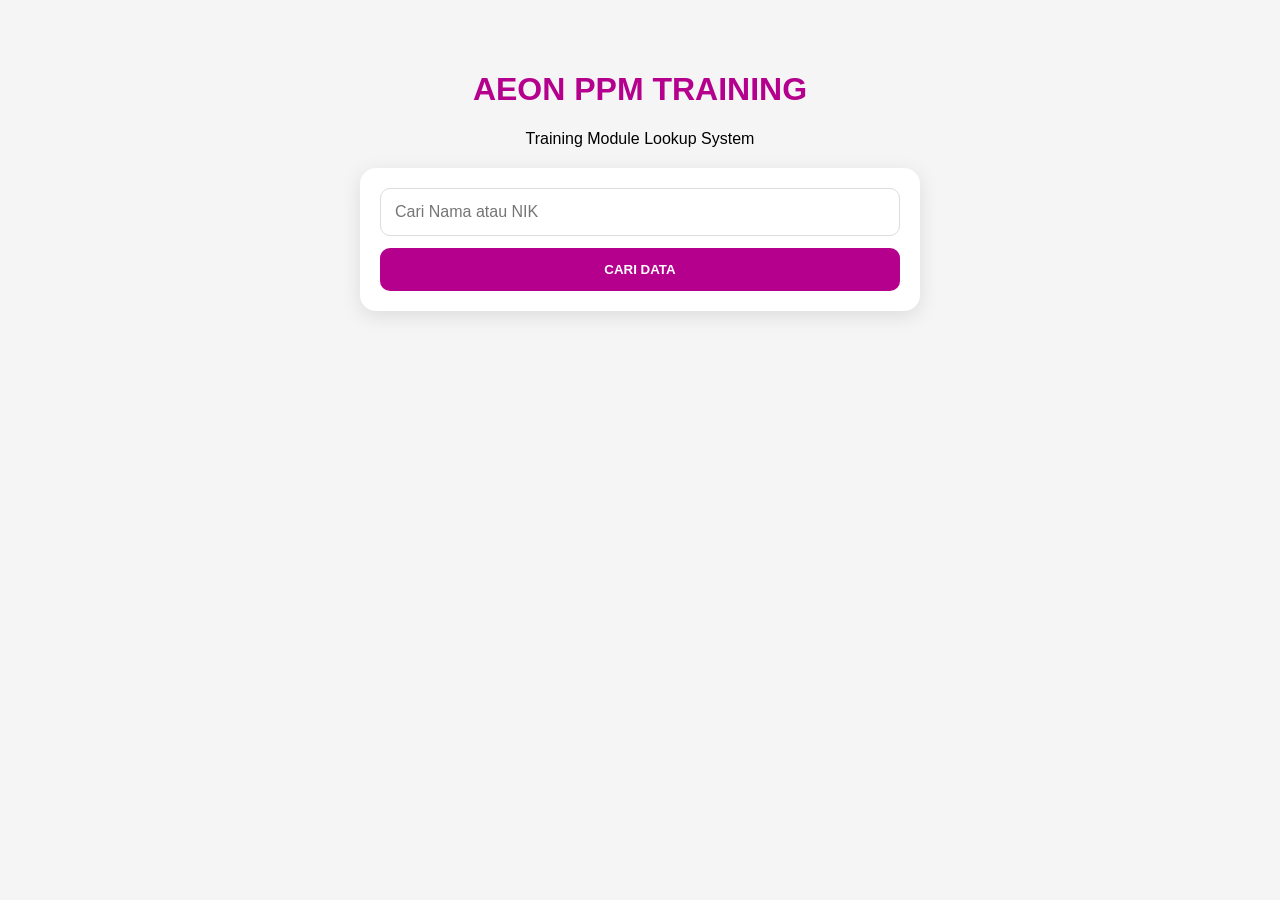
==== index.html @ 836e00c8 "Add files via upload" ====
<!DOCTYPE html>
<html lang="id">
<head>
<meta charset="UTF-8">
<meta name="viewport" content="width=device-width, initial-scale=1.0">
<title>AEON PPM Training</title>
<link rel="stylesheet" href="style.css">
</head>
<body>

<div class="container">

<header>
<h1>AEON PPM TRAINING</h1>
<p>Training Module Lookup System</p>
</header>

<section class="search-card">

<input id="search"
list="participants"
placeholder="Cari Nama atau NIK">

<datalist id="participants"></datalist>

<button onclick="searchPPM()">CARI DATA</button>

</section>


<div id="result"></div>


</div>

<script src="app.js"></script>

</body>
</html>
---- style.css ----
*{
box-sizing:border-box;
}

body{
font-family:Arial, sans-serif;
background:#f5f5f5;
margin:0;
}

.container{
max-width:600px;
margin:30px auto;
padding:20px;
}

header{
text-align:center;
}

header h1{
color:#b4008c;
}

.search-card,
.card{
background:white;
padding:20px;
border-radius:16px;
box-shadow:0 5px 20px rgba(0,0,0,.1);
margin-top:20px;
}

input{
width:100%;
padding:14px;
border:1px solid #ddd;
border-radius:10px;
font-size:16px;
}

button{
width:100%;
padding:14px;
margin-top:12px;
border:none;
border-radius:10px;
background:#b4008c;
color:white;
font-weight:bold;
cursor:pointer;
}

.profile-title{
color:#b4008c;
}

.info{
line-height:1.8;
}

.module{
border:1px solid #ddd;
padding:15px;
border-radius:12px;
margin-top:12px;
background:#fafafa;
}

.module a{
display:block;
margin-top:10px;
background:#b4008c;
color:white;
text-decoration:none;
text-align:center;
padding:10px;
border-radius:8px;
}
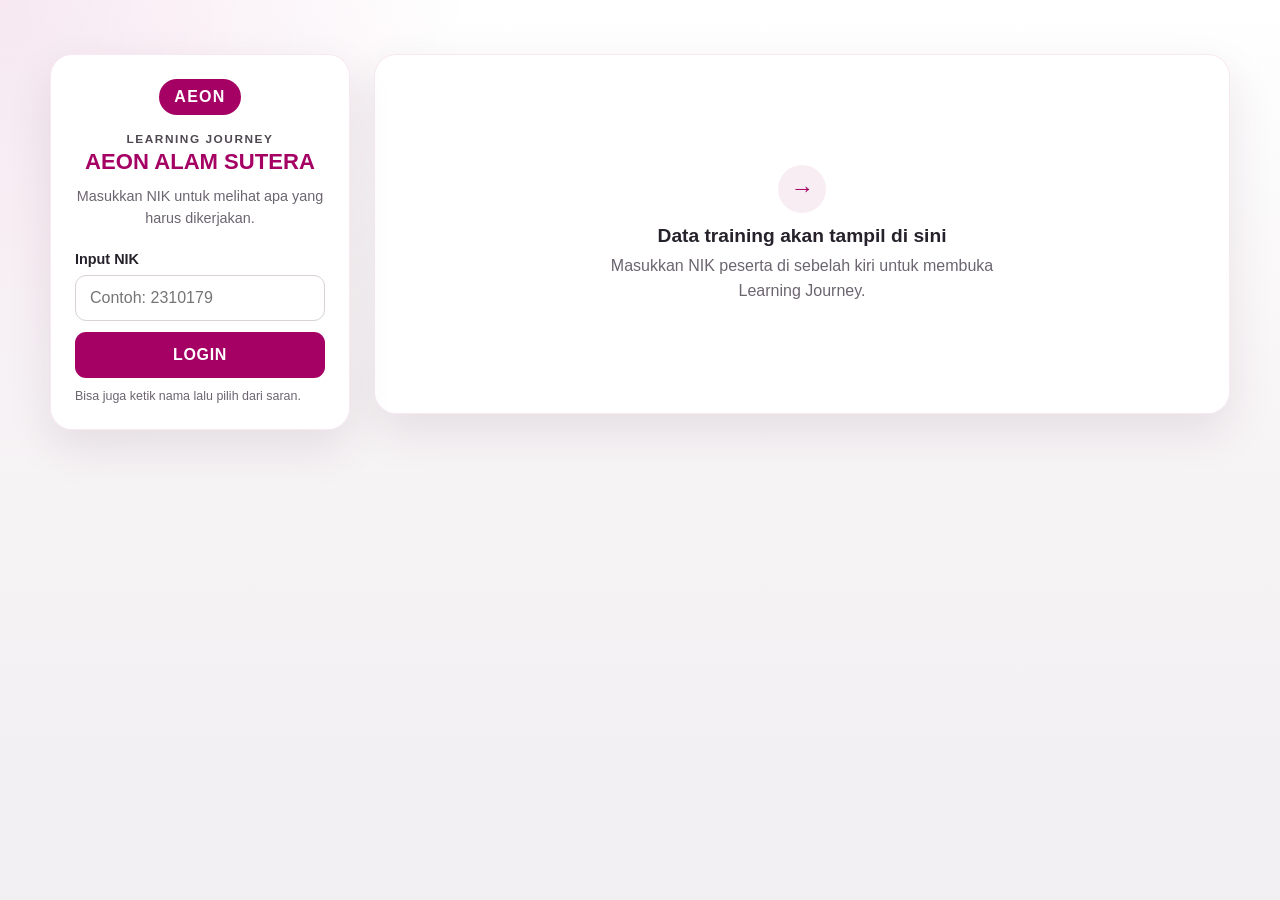
==== commit 0efe927f: "Add files via upload" ====
--- a/index.html
+++ b/index.html
@@ -1,39 +1,49 @@
 <!DOCTYPE html>
 <html lang="id">
 <head>
-<meta charset="UTF-8">
-<meta name="viewport" content="width=device-width, initial-scale=1.0">
-<title>AEON PPM Training</title>
-<link rel="stylesheet" href="style.css">
+  <meta charset="UTF-8">
+  <meta name="viewport" content="width=device-width, initial-scale=1.0">
+  <meta name="theme-color" content="#a50064">
+  <title>Learning Journey - AEON Alam Sutera</title>
+  <link rel="stylesheet" href="style.css">
 </head>
 <body>
+  <main class="page-shell">
+    <div class="workspace">
+      <aside class="login-panel" aria-label="Login Learning Journey">
+        <div class="login-card">
+          <div class="brand-mark" aria-hidden="true">AEON</div>
+          <p class="eyebrow">LEARNING JOURNEY</p>
+          <h1>AEON ALAM SUTERA</h1>
+          <p class="hero-copy">Masukkan NIK untuk melihat apa yang harus dikerjakan.</p>
 
-<div class="container">
+          <label for="search">Input NIK</label>
+          <input
+            id="search"
+            list="participants"
+            inputmode="text"
+            autocomplete="off"
+            placeholder="Contoh: 2310179"
+            aria-describedby="search-help"
+          >
+          <datalist id="participants"></datalist>
+          <button id="search-button" type="button">LOGIN</button>
+          <p id="search-help" class="helper-text">Bisa juga ketik nama lalu pilih dari saran.</p>
+        </div>
+        <div id="status" class="status" role="status" aria-live="polite"></div>
+      </aside>
 
-<header>
-<h1>AEON PPM TRAINING</h1>
-<p>Training Module Lookup System</p>
-</header>
+      <section id="result" class="result-panel" aria-live="polite">
+        <div class="welcome-card">
+          <span class="welcome-icon" aria-hidden="true">→</span>
+          <h2>Data training akan tampil di sini</h2>
+          <p>Masukkan NIK peserta di sebelah kiri untuk membuka Learning Journey.</p>
+        </div>
+      </section>
+    </div>
+  </main>
 
-<section class="search-card">
-
-<input id="search"
-list="participants"
-placeholder="Cari Nama atau NIK">
-
-<datalist id="participants"></datalist>
-
-<button onclick="searchPPM()">CARI DATA</button>
-
-</section>
-
-
-<div id="result"></div>
-
-
-</div>
-
-<script src="app.js"></script>
-
+  <script src="catalog.js"></script>
+  <script src="app.js"></script>
 </body>
 </html>
--- a/style.css
+++ b/style.css
@@ -1,79 +1,358 @@
-*{
-box-sizing:border-box;
-}
-
+:root{
+  --aeon:#a50064;
+  --aeon-dark:#7f004d;
+  --aeon-soft:#f9edf4;
+  --ink:#26212a;
+  --muted:#6c6570;
+  --line:#e7e1e5;
+  --surface:#ffffff;
+  --surface-2:#fbfafb;
+  --bg:#f4f2f4;
+  --shadow:0 18px 45px rgba(68,28,52,.10);
+  --radius:22px;
+}
+
+*{box-sizing:border-box}
+html{scroll-behavior:smooth}
 body{
-font-family:Arial, sans-serif;
-background:#f5f5f5;
-margin:0;
-}
-
-.container{
-max-width:600px;
-margin:30px auto;
-padding:20px;
-}
-
-header{
-text-align:center;
-}
-
-header h1{
-color:#b4008c;
-}
-
-.search-card,
-.card{
-background:white;
-padding:20px;
-border-radius:16px;
-box-shadow:0 5px 20px rgba(0,0,0,.1);
-margin-top:20px;
-}
-
-input{
-width:100%;
-padding:14px;
-border:1px solid #ddd;
-border-radius:10px;
-font-size:16px;
-}
-
-button{
-width:100%;
-padding:14px;
-margin-top:12px;
-border:none;
-border-radius:10px;
-background:#b4008c;
-color:white;
-font-weight:bold;
-cursor:pointer;
-}
-
-.profile-title{
-color:#b4008c;
-}
-
-.info{
-line-height:1.8;
-}
-
-.module{
-border:1px solid #ddd;
-padding:15px;
-border-radius:12px;
-margin-top:12px;
-background:#fafafa;
-}
-
-.module a{
-display:block;
-margin-top:10px;
-background:#b4008c;
-color:white;
-text-decoration:none;
-text-align:center;
-padding:10px;
-border-radius:8px;
-}
+  margin:0;
+  min-height:100vh;
+  font-family:Inter,ui-sans-serif,-apple-system,BlinkMacSystemFont,"Segoe UI",Arial,sans-serif;
+  color:var(--ink);
+  background:
+    radial-gradient(circle at 0 0,rgba(165,0,100,.09),transparent 30%),
+    linear-gradient(180deg,#fff 0,#f6f3f5 55%,#f1eff1 100%);
+}
+button,input{font:inherit}
+button{cursor:pointer}
+
+.page-shell{
+  width:min(1180px,calc(100% - 34px));
+  margin:0 auto;
+  padding:54px 0 72px;
+}
+
+.workspace{
+  display:grid;
+  grid-template-columns:300px minmax(0,1fr);
+  gap:24px;
+  align-items:start;
+}
+
+.login-panel{
+  position:sticky;
+  top:28px;
+}
+
+.login-card,.journey-card,.welcome-card{
+  background:rgba(255,255,255,.96);
+  border:1px solid rgba(165,0,100,.09);
+  border-radius:var(--radius);
+  box-shadow:var(--shadow);
+}
+
+.login-card{
+  padding:24px;
+  text-align:center;
+}
+
+.brand-mark{
+  display:inline-grid;
+  place-items:center;
+  min-width:82px;
+  height:36px;
+  padding:0 14px;
+  margin-bottom:17px;
+  border-radius:999px;
+  background:var(--aeon);
+  color:#fff;
+  font-weight:850;
+  letter-spacing:.08em;
+}
+
+.eyebrow{
+  margin:0 0 4px;
+  font-size:.74rem;
+  font-weight:850;
+  letter-spacing:.13em;
+  color:#4f4851;
+}
+
+.login-card h1{
+  margin:0;
+  color:var(--aeon);
+  font-size:1.38rem;
+  line-height:1.12;
+}
+
+.hero-copy{
+  margin:10px 0 22px;
+  color:var(--muted);
+  font-size:.9rem;
+  line-height:1.55;
+}
+
+.login-card label{
+  display:block;
+  margin:0 0 8px;
+  text-align:left;
+  font-weight:780;
+  font-size:.9rem;
+}
+
+.login-card input{
+  width:100%;
+  min-width:0;
+  padding:13px 14px;
+  border:1px solid #d9d2d7;
+  border-radius:11px;
+  background:#fff;
+  color:var(--ink);
+  outline:none;
+  transition:border-color .2s,box-shadow .2s;
+}
+
+.login-card input:focus{
+  border-color:var(--aeon);
+  box-shadow:0 0 0 4px rgba(165,0,100,.10);
+}
+
+.login-card button{
+  width:100%;
+  min-height:46px;
+  margin-top:11px;
+  padding:11px 16px;
+  border:0;
+  border-radius:11px;
+  background:var(--aeon);
+  color:#fff;
+  font-weight:850;
+  letter-spacing:.04em;
+  transition:background .15s,transform .15s;
+}
+.login-card button:hover{background:var(--aeon-dark)}
+.login-card button:active{transform:translateY(1px)}
+.login-card button:disabled{opacity:.6;cursor:not-allowed}
+
+.helper-text{
+  margin:9px 0 0;
+  text-align:left;
+  color:var(--muted);
+  font-size:.78rem;
+  line-height:1.45;
+}
+
+.status{
+  min-height:22px;
+  padding-top:10px;
+  text-align:center;
+  color:var(--muted);
+  font-size:.86rem;
+}
+.status.error{color:#b42318}
+
+.result-panel{min-width:0}
+
+.welcome-card{
+  min-height:360px;
+  display:grid;
+  place-items:center;
+  align-content:center;
+  text-align:center;
+  padding:38px;
+  color:var(--muted);
+}
+.welcome-icon{
+  display:grid;
+  place-items:center;
+  width:48px;
+  height:48px;
+  margin-bottom:12px;
+  border-radius:50%;
+  background:var(--aeon-soft);
+  color:var(--aeon);
+  font-size:1.45rem;
+  font-weight:900;
+}
+.welcome-card h2{margin:0;color:var(--ink);font-size:1.2rem}
+.welcome-card p{margin:7px 0 0;max-width:420px;line-height:1.55}
+
+.journey-card{overflow:hidden}
+
+.journey-top{
+  display:grid;
+  grid-template-columns:1fr auto;
+  gap:18px;
+  padding:25px 26px 20px;
+  border-bottom:1px solid var(--line);
+  background:linear-gradient(135deg,#fff 35%,var(--aeon-soft));
+}
+
+.person-name{
+  margin:0 0 15px;
+  font-size:clamp(1.22rem,3vw,1.65rem);
+}
+
+.meta-grid{
+  display:grid;
+  grid-template-columns:repeat(3,minmax(0,1fr));
+  gap:10px;
+}
+.meta-item{
+  padding:11px 12px;
+  border:1px solid var(--line);
+  border-radius:12px;
+  background:rgba(255,255,255,.84);
+}
+.meta-label{
+  display:block;
+  margin-bottom:4px;
+  color:var(--muted);
+  font-size:.72rem;
+  font-weight:800;
+  text-transform:uppercase;
+  letter-spacing:.06em;
+}
+.meta-value{
+  display:block;
+  font-weight:760;
+  overflow-wrap:anywhere;
+}
+
+.badges{
+  display:flex;
+  align-items:flex-start;
+  justify-content:flex-end;
+  gap:8px;
+  flex-wrap:wrap;
+}
+.badge{
+  display:inline-flex;
+  align-items:center;
+  justify-content:center;
+  min-height:37px;
+  padding:8px 14px;
+  border-radius:999px;
+  font-size:.84rem;
+  font-weight:850;
+  white-space:nowrap;
+}
+.badge.primary{background:var(--aeon);color:#fff}
+.badge.secondary{background:#fff;border:1px solid #d8ccd3;color:var(--ink)}
+
+.assignment-head{
+  margin:18px 26px 0;
+  padding:16px 18px;
+  border:1px solid var(--line);
+  border-radius:14px;
+  text-align:center;
+  background:#fff;
+}
+.assignment-head p{
+  margin:0 0 4px;
+  color:var(--muted);
+  font-size:.78rem;
+  font-weight:800;
+  text-transform:uppercase;
+  letter-spacing:.07em;
+}
+.assignment-head h2{margin:0;font-size:1.3rem}
+.basic-highlight{color:var(--aeon)}
+
+.task-list{padding:14px 26px 28px}
+.task-header,.task-row{
+  display:grid;
+  grid-template-columns:minmax(0,1.75fr) minmax(135px,.62fr) minmax(135px,.62fr);
+  gap:10px;
+  align-items:center;
+}
+.task-header{
+  padding:0 12px 6px;
+  color:var(--muted);
+  font-size:.72rem;
+  font-weight:850;
+  text-transform:uppercase;
+  letter-spacing:.055em;
+}
+.task-row{
+  padding:11px 12px;
+  margin-top:8px;
+  border:1px solid var(--line);
+  border-radius:13px;
+  background:var(--surface-2);
+}
+.task-title{
+  font-weight:730;
+  line-height:1.42;
+  overflow-wrap:anywhere;
+}
+.task-action{display:flex}
+.action-link{
+  width:100%;
+  display:inline-flex;
+  align-items:center;
+  justify-content:center;
+  min-height:41px;
+  padding:9px 10px;
+  border-radius:9px;
+  border:1px solid rgba(165,0,100,.20);
+  text-decoration:none;
+  text-align:center;
+  color:var(--aeon);
+  background:#fff;
+  font-size:.84rem;
+  font-weight:820;
+  transition:background .15s,border-color .15s,transform .15s;
+}
+.action-link:hover{background:var(--aeon-soft);border-color:rgba(165,0,100,.38)}
+.action-link:active{transform:translateY(1px)}
+.action-link.module-link{background:var(--aeon);border-color:var(--aeon);color:#fff}
+.action-link.module-link:hover{background:var(--aeon-dark);border-color:var(--aeon-dark)}
+.action-link.disabled{pointer-events:none;color:#9b9498;background:#f0edef;border-color:#e2dde0}
+.empty-state{
+  margin:18px 26px 28px;
+  padding:18px;
+  border:1px dashed #cfc6cc;
+  border-radius:14px;
+  text-align:center;
+  color:var(--muted);
+  background:#fcfbfc;
+}
+
+@media (max-width:900px){
+  .page-shell{padding-top:28px}
+  .workspace{grid-template-columns:1fr}
+  .login-panel{position:static}
+  .login-card{max-width:620px;margin:0 auto}
+  .status{max-width:620px;margin:0 auto}
+}
+
+@media (max-width:700px){
+  .page-shell{width:min(100% - 20px,1180px)}
+  .journey-top{grid-template-columns:1fr;padding:20px 18px 17px}
+  .badges{justify-content:flex-start;grid-row:1}
+  .meta-grid{grid-template-columns:1fr}
+  .assignment-head{margin:15px 18px 0}
+  .task-list{padding:12px 18px 22px}
+  .task-header{display:none}
+  .task-row{grid-template-columns:1fr 1fr;gap:9px;padding:13px}
+  .task-title{grid-column:1/-1;padding-bottom:3px}
+  .task-action.post-test,.task-action.module{display:block}
+  .task-action::before{
+    display:block;
+    margin-bottom:5px;
+    color:var(--muted);
+    font-size:.66rem;
+    font-weight:850;
+    text-transform:uppercase;
+    letter-spacing:.05em;
+  }
+  .task-action.post-test::before{content:"Link Post Test"}
+  .task-action.module::before{content:"Modul"}
+}
+
+@media (max-width:430px){
+  .login-card{padding:20px}
+  .task-row{grid-template-columns:1fr}
+  .task-title,.task-action{grid-column:1}
+}
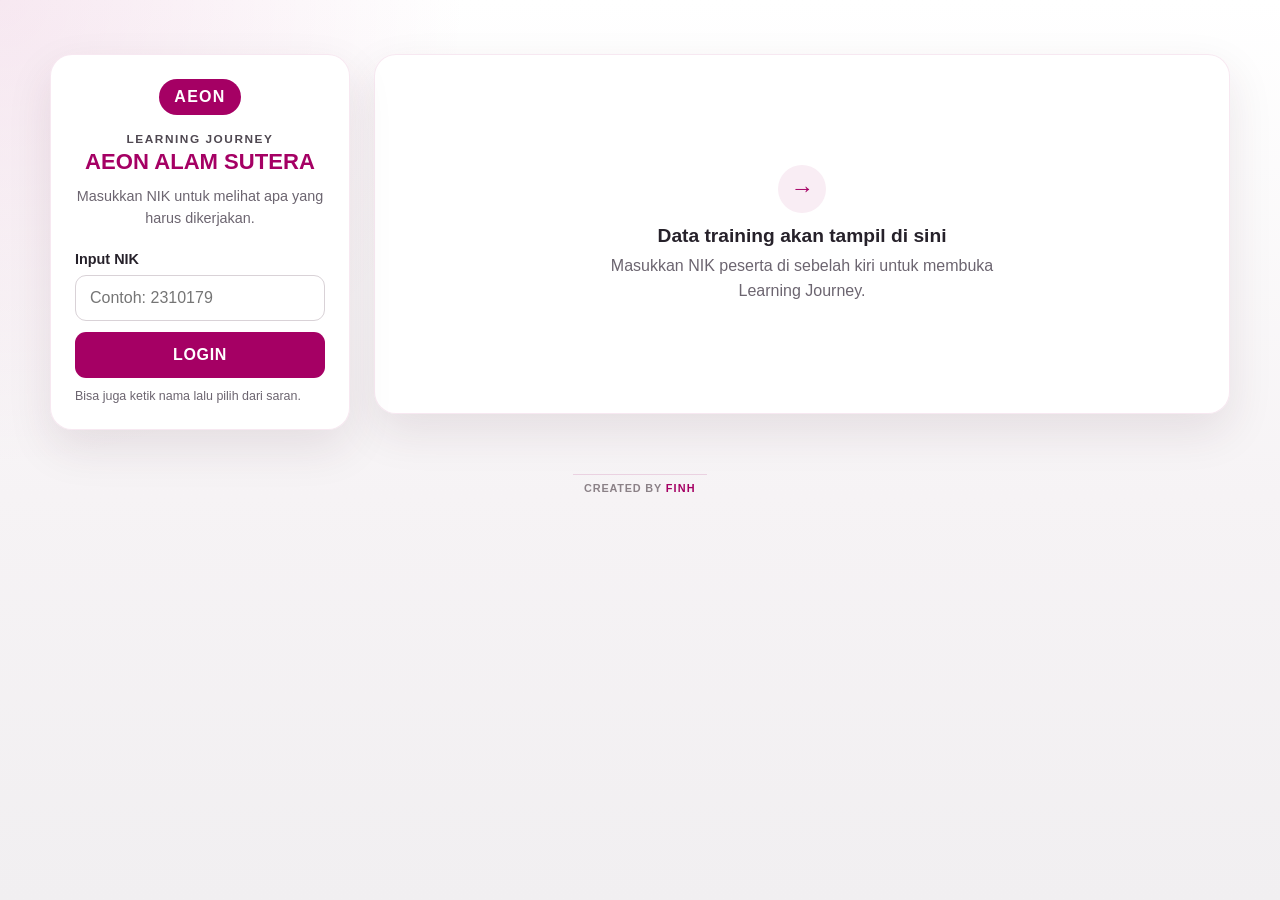
==== commit 67146570: "Add files via upload" ====
--- a/index.html
+++ b/index.html
@@ -41,6 +41,7 @@
         </div>
       </section>
     </div>
+    <footer class="site-credit">Created by <strong>FINH</strong></footer>
   </main>
 
   <script src="catalog.js"></script>
--- a/style.css
+++ b/style.css
@@ -356,3 +356,55 @@
   .task-row{grid-template-columns:1fr}
   .task-title,.task-action{grid-column:1}
 }
+
+/* ===== Progress checklist ===== */
+.progress-panel{
+  margin:14px 26px 0;
+  padding:14px 16px;
+  border:1px solid var(--line);
+  border-radius:14px;
+  background:linear-gradient(180deg,#fff,#fcfafb);
+}
+.progress-copy{display:flex;align-items:flex-end;justify-content:space-between;gap:16px}
+.progress-eyebrow{display:block;margin-bottom:3px;color:var(--aeon);font-size:.68rem;font-weight:900;letter-spacing:.09em}
+.progress-copy strong{font-size:.94rem}
+.progress-percent{color:var(--aeon);font-size:1.1rem;font-weight:900}
+.progress-track{height:9px;margin-top:10px;border-radius:999px;background:#eee8ec;overflow:hidden}
+.progress-track span{display:block;height:100%;border-radius:inherit;background:var(--aeon);transition:width .3s ease}
+.progress-note{margin:8px 0 0;color:var(--muted);font-size:.76rem;line-height:1.45}
+.task-header,.task-row{grid-template-columns:minmax(0,1.65fr) minmax(130px,.58fr) minmax(130px,.58fr) minmax(92px,.36fr)}
+.completion-control{display:flex;align-items:center;justify-content:center;gap:7px;min-height:41px;padding:7px 8px;border:1px solid #ddd4da;border-radius:10px;background:#fff;cursor:pointer;user-select:none}
+.completion-control input{position:absolute;opacity:0;pointer-events:none}
+.check-box{display:grid;place-items:center;width:25px;height:25px;border:2px solid #b8afb5;border-radius:7px;background:#fff;color:transparent;font-size:.88rem;font-weight:950;transition:.15s}
+.check-text{font-size:.76rem;font-weight:850;color:#625a60}
+.task-checkbox:checked + .check-box{border-color:#16843f;background:#16843f;color:#fff}
+.task-checkbox:disabled ~ .check-text{opacity:.55}
+.completion-control:has(.task-checkbox:disabled){cursor:not-allowed;opacity:.65}
+.task-row.completed{border-color:rgba(22,132,63,.25);background:#f8fcf9}
+.task-row.completed .task-title{color:#3f664c}
+.task-row.saving{opacity:.62;pointer-events:none}
+@media (max-width:700px){
+  .progress-panel{margin:12px 18px 0}
+  .task-row{grid-template-columns:1fr 1fr}
+  .completion-control{grid-column:1/-1}
+}
+@media (max-width:430px){
+  .task-row{grid-template-columns:1fr}
+  .completion-control{grid-column:1}
+}
+
+/* ===== Site credit ===== */
+.site-credit{
+  width:max-content;
+  max-width:100%;
+  margin:22px auto 0;
+  padding:7px 11px;
+  border-top:1px solid rgba(165,0,100,.14);
+  color:#8b8187;
+  font-size:.68rem;
+  font-weight:650;
+  letter-spacing:.075em;
+  text-transform:uppercase;
+}
+.site-credit strong{color:var(--aeon);font-weight:900;letter-spacing:.11em}
+.compact-credit{margin:0;border-top:0;padding:0;font-size:.65rem}
